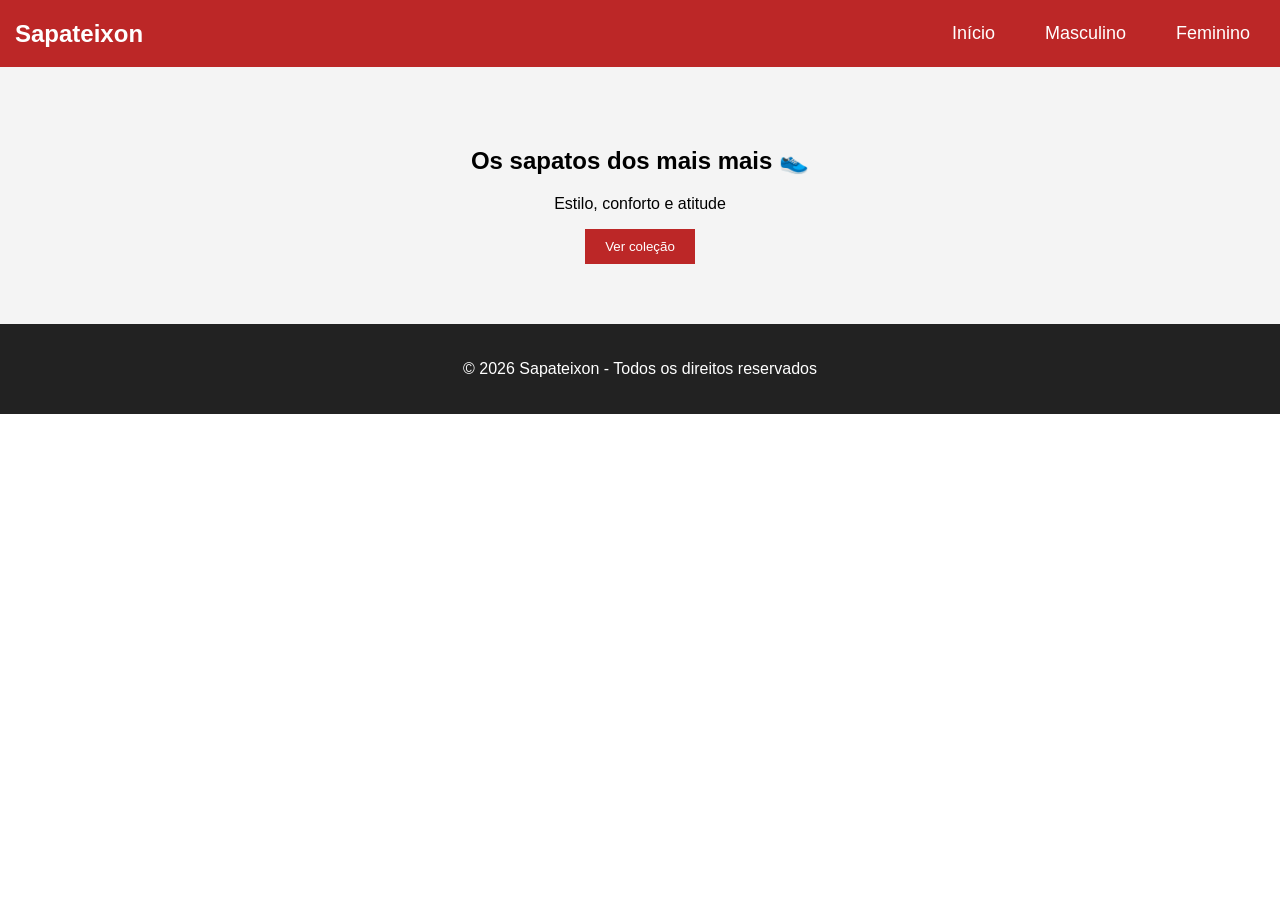
==== index.html @ b3f9d9d3 "Add files via upload" ====
<!DOCTYPE html>
<html lang="pt-br">
<head>
    <meta charset="UTF-8">
    <meta name="viewport" content="width=device-width, initial-scale=1.0">
    <title>Sapateixon</title>
 
    <link rel="stylesheet" href="style.css">
    <link rel="icon" type="image/png" href="ChatGPT Image 15 de abr. de 2026, 16_01_16.png">
 
    <style>
        body {
            margin: 0;
            font-family: Arial;
        }
 
        header {
            background: #bc2727;
            padding: 15px;
            display: flex;
            justify-content: space-between;
            align-items: center;
        }
 
        .logo {
            color: white;
            font-size: 24px;
            font-weight: bold;
        }
 
        nav {
            display: flex;
            gap: 20px;
        }
 
        nav a {
            color: white;
            text-decoration: none;
            font-size: 18px;
            padding: 8px 15px;
        }
 
        nav a:hover {
            background: orange;
            border-radius: 5px;
        }
 
        .banner {
            text-align: center;
            padding: 60px;
            background: #f4f4f4;
        }
 
        .banner button {
            padding: 10px 20px;
            border: none;
            background: #bc2727;
            color: white;
            cursor: pointer;
        }
 
        .produtos {
            padding: 40px;
            text-align: center;
        }
 
        .grid {
            display: flex;
            justify-content: center;
            gap: 20px;
            flex-wrap: wrap;
        }
 
        .card {
            border: 1px solid #ccc;
            padding: 15px;
            width: 200px;
        }
 
        .card img {
            width: 100%;
        }
 
        footer {
            text-align: center;
            padding: 20px;
            background: #222;
            color: white;
        }
    </style>
</head>
 
<body>
 
    <audio id="bg-music" loop>
        <source src="02 Muié, Chapéu e Butina.mp3" type="audio/mpeg">
    </audio>
 
    <header>
        <div class="logo">Sapateixon</div>
        <nav>
            <a href="index.html">Início</a>
            <a href="masculino.html">Masculino</a>
            <a href="feminino.html">Feminino</a>
        </nav>
    </header>
 
  
    <section class="banner">
        <h1>Os sapatos dos mais mais 👟</h1>
        <p>Estilo, conforto e atitude</p>
        <button>Ver coleção</button>
    </section>

 
        </div>
    </section>
 
    <footer>
        <p>&copy; 2026 Sapateixon - Todos os direitos reservados</p>
    </footer>
 
</body>
</html>
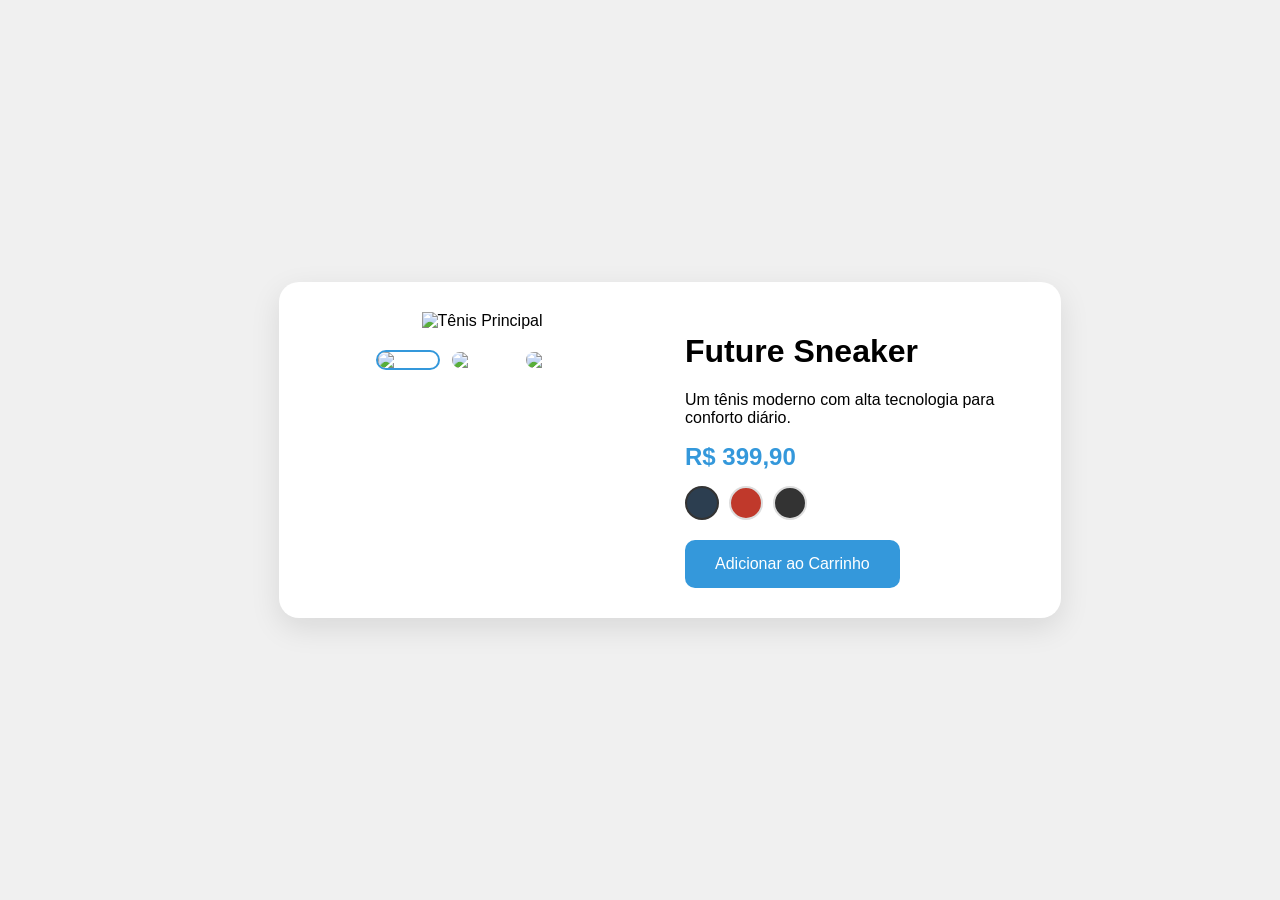
==== commit 070ef706: "Add files via upload" ====
--- a/index.html
+++ b/index.html
@@ -1,125 +1,42 @@
 <!DOCTYPE html>
-<html lang="pt-br">
+<html lang="pt-BR">
 <head>
     <meta charset="UTF-8">
     <meta name="viewport" content="width=device-width, initial-scale=1.0">
-    <title>Sapateixon</title>
- 
+    <title>Shoes Store Interativo</title>
     <link rel="stylesheet" href="style.css">
-    <link rel="icon" type="image/png" href="ChatGPT Image 15 de abr. de 2026, 16_01_16.png">
- 
-    <style>
-        body {
-            margin: 0;
-            font-family: Arial;
-        }
- 
-        header {
-            background: #bc2727;
-            padding: 15px;
-            display: flex;
-            justify-content: space-between;
-            align-items: center;
-        }
- 
-        .logo {
-            color: white;
-            font-size: 24px;
-            font-weight: bold;
-        }
- 
-        nav {
-            display: flex;
-            gap: 20px;
-        }
- 
-        nav a {
-            color: white;
-            text-decoration: none;
-            font-size: 18px;
-            padding: 8px 15px;
-        }
- 
-        nav a:hover {
-            background: orange;
-            border-radius: 5px;
-        }
- 
-        .banner {
-            text-align: center;
-            padding: 60px;
-            background: #f4f4f4;
-        }
- 
-        .banner button {
-            padding: 10px 20px;
-            border: none;
-            background: #bc2727;
-            color: white;
-            cursor: pointer;
-        }
- 
-        .produtos {
-            padding: 40px;
-            text-align: center;
-        }
- 
-        .grid {
-            display: flex;
-            justify-content: center;
-            gap: 20px;
-            flex-wrap: wrap;
-        }
- 
-        .card {
-            border: 1px solid #ccc;
-            padding: 15px;
-            width: 200px;
-        }
- 
-        .card img {
-            width: 100%;
-        }
- 
-        footer {
-            text-align: center;
-            padding: 20px;
-            background: #222;
-            color: white;
-        }
-    </style>
 </head>
- 
 <body>
- 
-    <audio id="bg-music" loop>
-        <source src="02 Muié, Chapéu e Butina.mp3" type="audio/mpeg">
-    </audio>
- 
-    <header>
-        <div class="logo">Sapateixon</div>
-        <nav>
-            <a href="index.html">Início</a>
-            <a href="masculino.html">Masculino</a>
-            <a href="feminino.html">Feminino</a>
-        </nav>
-    </header>
- 
-  
-    <section class="banner">
-        <h1>Os sapatos dos mais mais 👟</h1>
-        <p>Estilo, conforto e atitude</p>
-        <button>Ver coleção</button>
-    </section>
 
- 
+    <div class="container">
+        <div class="product-box">
+            <!-- Galeria de Imagens -->
+            <div class="product-images">
+                <img src="tenis_azul.png" alt="Tênis Principal" class="main-image" id="mainImage">
+                <div class="thumbnails">
+                    <img src="tenis_azul.png" class="thumb active" onclick="changeShoe('tenis_azul.png', '#2c3e50')">
+                    <img src="tenis_vermelho.png" class="thumb" onclick="changeShoe('tenis_vermelho.png', '#c0392b')">
+                    <img src="tenis_preto.png" class="thumb" onclick="changeShoe('tenis_preto.png', '#333')">
+                </div>
+            </div>
+
+            <!-- Detalhes do Produto -->
+            <div class="product-details">
+                <h1>Future Sneaker</h1>
+                <p class="description">Um tênis moderno com alta tecnologia para conforto diário.</p>
+                <div class="price">R$ 399,90</div>
+                
+                <div class="colors">
+                    <span class="color-box blue active" onclick="changeShoe('tenis_azul.png', '#2c3e50')"></span>
+                    <span class="color-box red" onclick="changeShoe('tenis_vermelho.png', '#c0392b')"></span>
+                    <span class="color-box black" onclick="changeShoe('tenis_preto.png', '#333')"></span>
+                </div>
+
+                <button class="buy-btn">Adicionar ao Carrinho</button>
+            </div>
         </div>
-    </section>
- 
-    <footer>
-        <p>&copy; 2026 Sapateixon - Todos os direitos reservados</p>
-    </footer>
- 
+    </div>
+
+    <script src="script.js"></script>
 </body>
 </html>
- 
--- a/style.css
+++ b/style.css
@@ -0,0 +1,109 @@
+body {
+    font-family: 'Segoe UI', Tahoma, Geneva, Verdana, sans-serif;
+    background-color: #f0f0f0;
+    display: flex;
+    justify-content: center;
+    align-items: center;
+    height: 100vh;
+    margin: 0;
+    transition: background-color 0.5s ease; /* Transição de cor de fundo */
+}
+
+.product-box {
+    display: flex;
+    background: white;
+    padding: 30px;
+    border-radius: 20px;
+    box-shadow: 0 10px 30px rgba(0,0,0,0.1);
+    max-width: 800px;
+    width: 100%;
+}
+
+.product-images {
+    flex: 1;
+    display: flex;
+    flex-direction: column;
+    align-items: center;
+}
+
+.main-image {
+    max-width: 300px;
+    transition: transform 0.3s ease; /* Animação ao trocar */
+}
+
+.main-image:hover {
+    transform: scale(1.1); /* Efeito zoom */
+}
+
+.thumbnails {
+    display: flex;
+    gap: 10px;
+    margin-top: 20px;
+}
+
+.thumb {
+    width: 60px;
+    cursor: pointer;
+    border: 2px solid transparent;
+    border-radius: 10px;
+    transition: 0.3s;
+}
+
+.thumb.active, .thumb:hover {
+    border-color: #3498db;
+}
+
+.product-details {
+    flex: 1;
+    padding-left: 30px;
+}
+
+.price {
+    font-size: 24px;
+    font-weight: bold;
+    color: #3498db;
+    margin: 15px 0;
+}
+
+.colors {
+    display: flex;
+    gap: 10px;
+    margin-bottom: 20px;
+}
+
+.color-box {
+    width: 30px;
+    height: 30px;
+    border-radius: 50%;
+    cursor: pointer;
+    border: 2px solid #ddd;
+    transition: transform 0.2s;
+}
+
+.color-box:hover {
+    transform: scale(1.2);
+}
+
+.color-box.active {
+    border-color: #333;
+}
+
+.color-box.blue { background-color: #2c3e50; }
+.color-box.red { background-color: #c0392b; }
+.color-box.black { background-color: #333; }
+
+.buy-btn {
+    background-color: #3498db;
+    color: white;
+    border: none;
+    padding: 15px 30px;
+    border-radius: 10px;
+    cursor: pointer;
+    font-size: 16px;
+    transition: background 0.3s;
+}
+
+.buy-btn:hover {
+    background-color: #2980b9;
+}
+
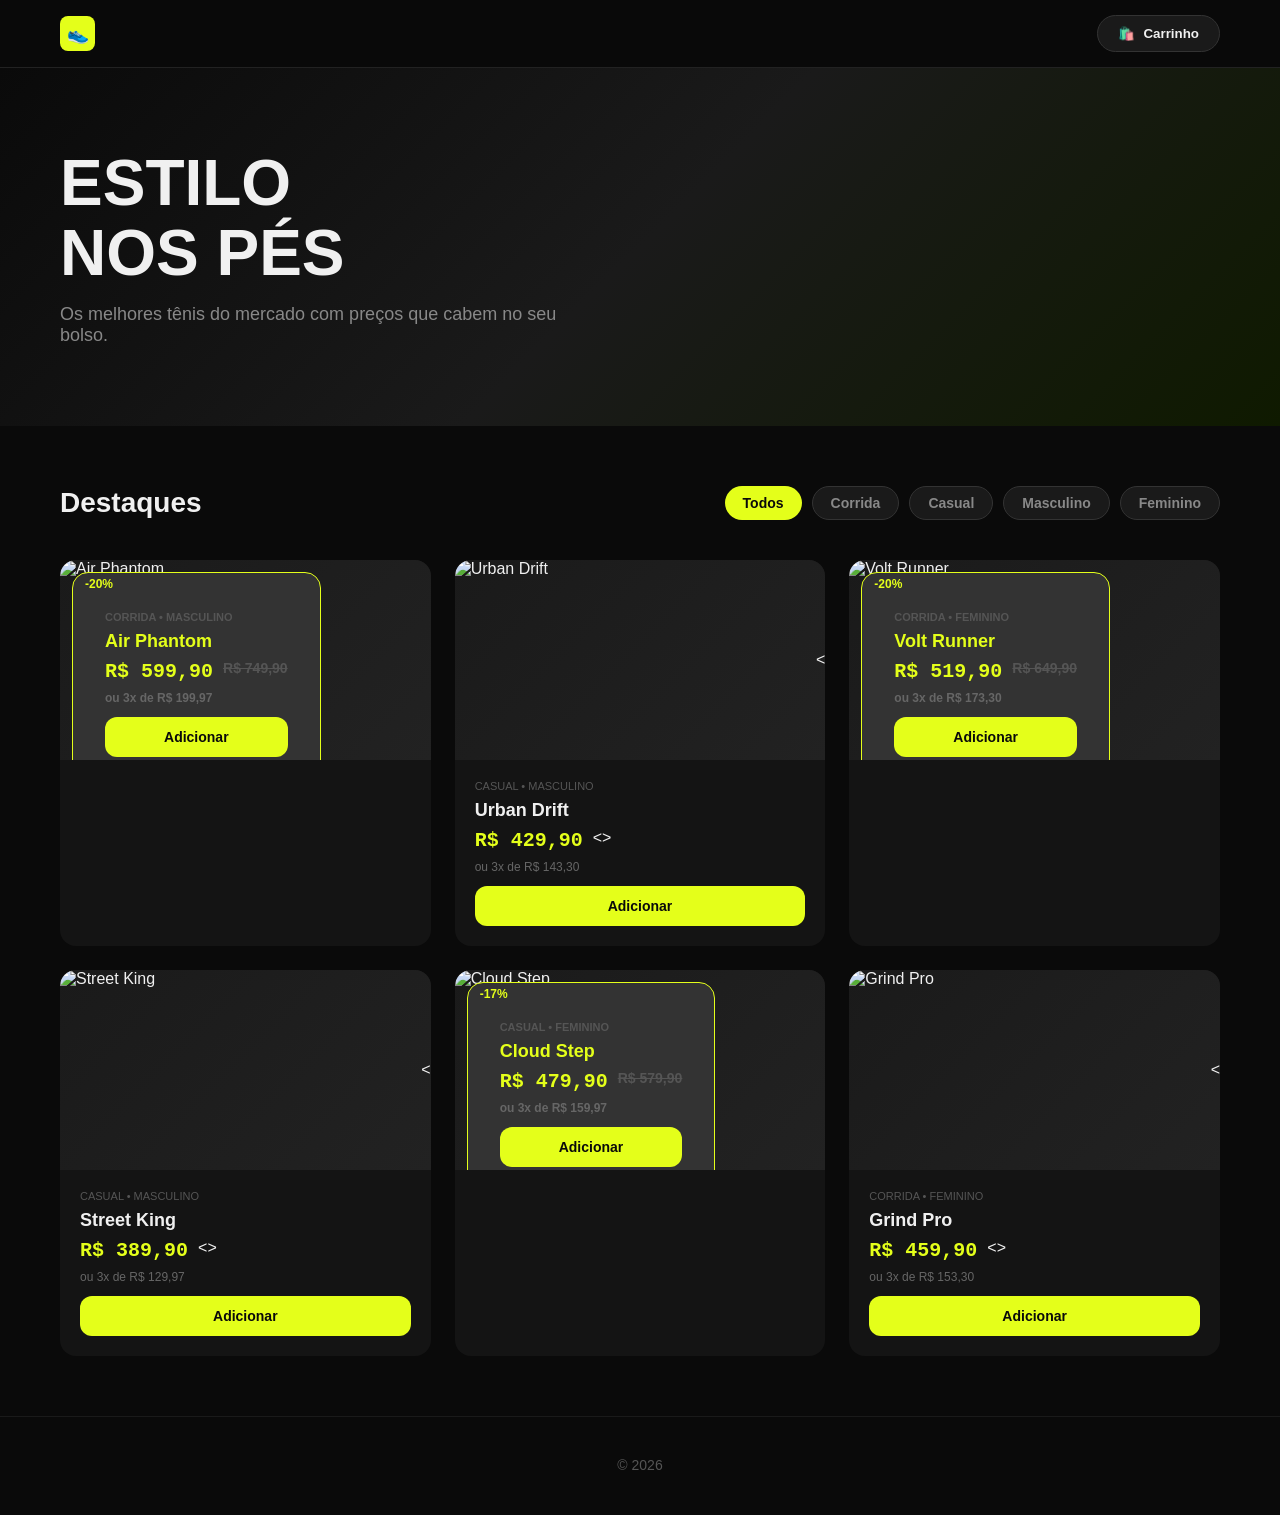
==== commit 83b35dc0: "Add files via upload" ====
--- a/index.html
+++ b/index.html
@@ -1,42 +1,91 @@
-<!DOCTYPE html>
+<!doctype html>
 <html lang="pt-BR">
-<head>
-    <meta charset="UTF-8">
-    <meta name="viewport" content="width=device-width, initial-scale=1.0">
-    <title>Shoes Store Interativo</title>
-    <link rel="stylesheet" href="style.css">
-</head>
-<body>
-
-    <div class="container">
-        <div class="product-box">
-            <!-- Galeria de Imagens -->
-            <div class="product-images">
-                <img src="tenis_azul.png" alt="Tênis Principal" class="main-image" id="mainImage">
-                <div class="thumbnails">
-                    <img src="tenis_azul.png" class="thumb active" onclick="changeShoe('tenis_azul.png', '#2c3e50')">
-                    <img src="tenis_vermelho.png" class="thumb" onclick="changeShoe('tenis_vermelho.png', '#c0392b')">
-                    <img src="tenis_preto.png" class="thumb" onclick="changeShoe('tenis_preto.png', '#333')">
-                </div>
-            </div>
-
-            <!-- Detalhes do Produto -->
-            <div class="product-details">
-                <h1>Future Sneaker</h1>
-                <p class="description">Um tênis moderno com alta tecnologia para conforto diário.</p>
-                <div class="price">R$ 399,90</div>
-                
-                <div class="colors">
-                    <span class="color-box blue active" onclick="changeShoe('tenis_azul.png', '#2c3e50')"></span>
-                    <span class="color-box red" onclick="changeShoe('tenis_vermelho.png', '#c0392b')"></span>
-                    <span class="color-box black" onclick="changeShoe('tenis_preto.png', '#333')"></span>
-                </div>
-
-                <button class="buy-btn">Adicionar ao Carrinho</button>
-            </div>
-        </div>
+ <head>
+  <meta charset="UTF-8">
+  <meta name="viewport" content="width=device-width, initial-scale=1.0">
+  <title></title>
+  <style>*{margin:0;padding:0;box-sizing:border-box}html,body{height:100%;width:100%}body{font-family:'Segoe UI',sans-serif;background:#0a0a0a;color:#f0f0f0}
+.container{max-width:1200px;margin:0 auto;padding:0 20px}nav{position:sticky;top:0;z-index:50;background:rgba(10,10,10,.95);border-bottom:1px solid #222;padding:15px 0}.nav-content{display:flex;align-items:center;justify-content:space-between}.logo{display:flex;align-items:center;gap:10px;font-size:18px;font-weight:bold}.logo-icon{width:35px;height:35px;background:#e4ff1a;border-radius:8px;display:flex;align-items:center;justify-content:center;color:#0a0a0a;font-weight:bold}
+.cart-btn{display:flex;align-items:center;gap:8px;padding:10px 20px;background:#1a1a1a;border:1px solid #333;border-radius:25px;color:#f0f0f0;cursor:pointer;font-weight:600;position:relative}.cart-btn:hover{background:#222}.cart-count{position:absolute;top:-8px;right:-8px;width:24px;height:24px;background:#e4ff1a;color:#0a0a0a;border-radius:50%;display:none;align-items:center;justify-content:center;font-size:12px;font-weight:bold}
+header{background:linear-gradient(135deg,#0a0a0a 0%,#1a1a1a 50%,#0f1a00 100%);padding:80px 0}.badge{display:none}h1{font-size:64px;font-weight:900;line-height:1.1;margin-bottom:15px}.hero-subtitle{font-size:18px;color:#888;max-width:500px}
+.section{padding:60px 0}.section-header{display:flex;justify-content:space-between;margin-bottom:40px;align-items:center}h2{font-size:28px;font-weight:bold}.filters{display:flex;gap:10px;flex-wrap:wrap}.filter-btn{padding:8px 18px;border-radius:20px;font-size:14px;font-weight:600;border:1px solid #333;background:#1a1a1a;color:#888;cursor:pointer}.filter-btn.active{background:#e4ff1a;color:#0a0a0a;border:none}
+.grid{display:grid;grid-template-columns:repeat(auto-fill,minmax(280px,1fr));gap:24px}.card{background:#141414;border-radius:16px;overflow:hidden;transition:all .3s}.card:hover{transform:translateY(-8px)}.card-img{width:100%;height:200px;background:linear-gradient(135deg,#1a1a1a 0%,#222 100%);display:flex;align-items:center;justify-content:center;position:relative;overflow:hidden}.card-img img{width:100%;height:100%;object-fit:cover}.discount-badge{position:absolute;top:12px;left:12px;background:#333;color:#e4ff1a;padding:4px 12px;border-radius:16px;font-size:12px;font-weight:bold;border:1px solid #e4ff1a}
+.card-body{padding:20px}.card-category{font-size:11px;color:#555;text-transform:uppercase;margin-bottom:8px}.card-name{font-size:18px;font-weight:bold;margin-bottom:8px}.card-price{display:flex;gap:10px;margin-bottom:8px}.price-main{font-size:20px;font-weight:bold;color:#e4ff1a;font-family:monospace}.price-old{font-size:14px;color:#555;text-decoration:line-through}.price-info{font-size:12px;color:#666;margin-bottom:12px}
+.btn{width:100%;padding:12px 16px;border:none;border-radius:12px;font-size:14px;font-weight:600;cursor:pointer}.btn-primary{background:#e4ff1a;color:#0a0a0a}.btn-primary:hover{transform:scale(1.02)}.cart-overlay{position:fixed;inset:0;background:rgba(0,0,0,.6);z-index:100;display:none}.cart-overlay.show{display:flex;align-items:flex-end}.cart-sidebar{background:#111;width:100%;max-width:420px;height:100%;display:flex;flex-direction:column;border-top-left-radius:24px;border-top-right-radius:24px}
+.cart-header{display:flex;justify-content:space-between;padding:24px;border-bottom:1px solid #222}.cart-close{background:0;border:none;color:#f0f0f0;cursor:pointer;font-size:24px;width:32px;height:32px}.cart-body{flex:1;overflow-y:auto;padding:0}.cart-empty{display:flex;flex-direction:column;align-items:center;justify-content:center;height:100%;color:#555;padding:40px 20px}
+.cart-item{display:flex;gap:12px;padding:16px;border-bottom:1px solid #222}.cart-item-img{width:60px;height:60px;background:#1a1a1a;border-radius:8px;overflow:hidden;flex-shrink:0}.cart-item-img img{width:100%;height:100%;object-fit:cover}.cart-item-info{flex:1}.cart-item-name{font-weight:600;margin-bottom:4px}.cart-item-price{color:#e4ff1a;font-family:monospace;font-size:14px}.cart-qty{display:flex;gap:8px;align-items:center;margin-top:8px}.qty-btn{width:28px;height:28px;background:#1a1a1a;border:none;color:#f0f0f0;border-radius:6px;cursor:pointer}.qty-btn:hover{background:#222}
+.cart-footer{border-top:1px solid #222;padding:20px;background:#0a0a0a;display:none}.cart-total{display:flex;justify-content:space-between;margin-bottom:20px}.cart-total-value{font-size:22px;font-weight:bold;color:#e4ff1a;font-family:monospace}.checkout-modal{position:fixed;inset:0;background:rgba(0,0,0,.7);display:none;align-items:center;justify-content:center;z-index:200;padding:20px}.checkout-modal.show{display:flex}.checkout-modal-content{background:#111;border-radius:20px;padding:40px;max-width:500px;width:100%;max-height:90vh;overflow-y:auto}
+.checkout-title{font-size:24px;font-weight:bold;margin-bottom:30px}.form-group{margin-bottom:20px}label{display:block;font-size:14px;font-weight:600;margin-bottom:8px}input,select{width:100%;padding:12px;background:#1a1a1a;border:1px solid #333;border-radius:8px;color:#f0f0f0;font-size:14px}input:focus,select:focus{outline:0;border-color:#e4ff1a}.btn-secondary{background:#333;color:#f0f0f0;padding:12px 16px;border:none;border-radius:8px;cursor:pointer;font-weight:600;width:100%;margin-top:8px}.btn-secondary:hover{background:#444}
+.payment-methods{margin-bottom:20px}.payment-method{display:flex;align-items:center;padding:12px;border:1px solid #333;border-radius:8px;margin-bottom:10px;cursor:pointer}.payment-method:hover{border-color:#e4ff1a}.payment-method.selected{border-color:#e4ff1a;background:rgba(228,255,26,.05)}.payment-label{flex:1;font-weight:600}.payment-info{font-size:12px;color:#888}
+.summary{background:#1a1a1a;padding:16px;border-radius:8px;margin-bottom:20px}.summary-row{display:flex;justify-content:space-between;margin-bottom:8px;font-size:14px}.summary-total{border-top:1px solid #333;padding-top:8px;margin-top:8px;font-weight:bold;color:#e4ff1a}.checkout-buttons{display:grid;grid-template-columns:1fr 1fr;gap:12px}.btn-cancel{background:#333;color:#f0f0f0}.btn-confirm{background:#e4ff1a;color:#0a0a0a;grid-column:1/-1}
+.toast-container{position:fixed;bottom:20px;left:50%;transform:translateX(-50%);z-index:300}.toast{background:#e4ff1a;color:#0a0a0a;padding:16px 24px;border-radius:12px;font-weight:600;animation:slideUp .4s ease}@keyframes slideUp{from{transform:translateY(100%);opacity:0}to{transform:translateY(0);opacity:1}}
+footer{border-top:1px solid #1a1a1a;padding:40px 0;text-align:center;color:#555;font-size:14px}@media (max-width:768px){h1{font-size:42px}.grid{grid-template-columns:repeat(auto-fill,minmax(200px,1fr))}.checkout-buttons{grid-template-columns:1fr}.btn-confirm{grid-column:auto}}</style>
+  <style>body { box-sizing: border-box; }</style>
+  <script src="principal.jpg" type="text/javascript"></script>
+  <script src="https://cdn.tailwindcss.com/3.4.17" type="text/javascript"></script>
+  <script src="/_sdk/data_sdk.js" type="text/javascript"></script>
+  <script src="/_sdk/element_sdk.js" type="text/javascript"></script>
+ </head>
+ <body>
+  <nav>
+   <div class="container nav-content">
+    <div class="logo">
+     <div class="logo-icon">
+      👟
+     </div><span></span>
+    </div><button class="cart-btn" onclick="toggleCart()"><span>🛍️</span><span>Carrinho</span><span class="cart-count" id="cart-count">0</span></button>
+   </div>
+  </nav>
+  <header>
+   <div class="container">
+    <div class="badge">
+     NOVA COLEÇÃO 2026
     </div>
-
-    <script src="script.js"></script>
-</body>
+    <h1>ESTILO<br>
+      NOS PÉS</h1>
+    <p class="hero-subtitle">Os melhores tênis do mercado com preços que cabem no seu bolso.</p>
+   </div>
+  </header>
+  <section class="section">
+   <div class="container">
+    <div class="section-header">
+     <h2>Destaques</h2>
+     <div class="filters">
+      <button class="filter-btn active" onclick="filterProducts('all')">Todos</button> <button class="filter-btn" onclick="filterProducts('corrida')">Corrida</button> <button class="filter-btn" onclick="filterProducts('casual')">Casual</button> <button class="filter-btn" onclick="filterProducts('masculino')">Masculino</button> <button class="filter-btn" onclick="filterProducts('feminino')">Feminino</button>
+     </div>
+    </div>
+    <div class="grid" id="products-grid"></div>
+   </div>
+  </section>
+  <div class="cart-overlay" id="cart-overlay">
+   <div style="position:absolute;inset:0;cursor:pointer" onclick="if(event.target===this)toggleCart()"></div>
+   <div class="cart-sidebar">
+    <div class="cart-header">
+     <h3>Seu Carrinho</h3><button class="cart-close" onclick="toggleCart()">✕</button>
+    </div>
+    <div class="cart-body">
+     <div class="cart-empty" id="cart-empty">
+      <div class="cart-empty-icon">
+     
+      </div>
+      <p>Carrinho vazio</p>
+     </div>
+     <div id="cart-items"></div>
+    </div>
+    <div class="cart-footer" id="cart-footer">
+     <div class="cart-total">
+      <span>Total</span><span class="cart-total-value" id="cart-total-value">R$ 0,00</span>
+     </div><button class="btn btn-primary" onclick="checkout()">Ir para Checkout</button>
+    </div>
+   </div>
+  </div>
+  <div class="checkout-modal" id="checkout-modal">
+   <div class="checkout-modal-content" id="checkout-content"></div>
+  </div>
+  <div class="toast-container" id="toast-container"></div>
+  <footer>
+   <p>© 2026 </p>
+  </footer>
+  <script>const p=[{id:1,name:"Air Phantom",price:599.9,oldPrice:749.9,cat:"corrida",genre:"masculino",img:"https://images.unsplash.com/photo-1542291026-7eec264c27ff?w=400&h=400&fit=crop"},{id:2,name:"Urban Drift",price:429.9,oldPrice:null,cat:"casual",genre:"masculino",img:"https://images.unsplash.com/photo-1549622260-1a0c3451d4a5?w=400&h=400&fit=crop"},{id:3,name:"Volt Runner",price:519.9,oldPrice:649.9,cat:"corrida",genre:"feminino",img:"https://images.unsplash.com/photo-1460353581641-b8067cf5fef3?w=400&h=400&fit=crop"},{id:4,name:"Street King",price:389.9,oldPrice:null,cat:"casual",genre:"masculino",img:"https://images.unsplash.com/photo-1525966222134-fcab0d9be837?w=400&h=400&fit=crop"},{id:5,name:"Cloud Step",price:479.9,oldPrice:579.9,cat:"casual",genre:"feminino",img:"https://images.unsplash.com/photo-1569810611645-d86c3955fed1?w=400&h=400&fit=crop"},{id:6,name:"Grind Pro",price:459.9,oldPrice:null,cat:"corrida",genre:"feminino",img:"https://images.unsplash.com/photo-1491553895911-0055eca6402d?w=400&h=400&fit=crop"}];let cart=[],currentFilter="all",discount=0,paymentMethod="pix",shippingCost=0,checkoutStep=1;function renderProducts(e){document.getElementById("products-grid").innerHTML="";(e==="all"?p:p.filter(t=>t.cat===e||t.genre===e)).forEach((e,t)=>{const r=e.oldPrice?Math.round((1-e.price/e.oldPrice)*100):0,a=document.createElement("div");a.className="card",a.innerHTML=`<div class="card-img"><img src="${e.img}" alt="${e.name}" loading="lazy" onerror="this.parentElement.style.background='linear-gradient(135deg, #1a1a1a 0%, #222 100%)';"><${r?`div class="discount-badge">-${r}%</div`:""}</div><div class="card-body"><div class="card-category">${e.cat} • ${e.genre}</div><div class="card-name">${e.name}</div><div class="card-price"><span class="price-main">R$ ${e.price.toFixed(2).replace(".",",")}</span><${e.oldPrice?`span class="price-old">R$ ${e.oldPrice.toFixed(2).replace(".",",")}</span`:""}></div><div class="price-info">ou 3x de R$ ${(e.price/3).toFixed(2).replace(".",",")}</div><button class="btn btn-primary" onclick="addToCart(${e.id})">Adicionar</button></div>`,document.getElementById("products-grid").appendChild(a)})}function filterProducts(e){currentFilter=e;document.querySelectorAll(".filter-btn").forEach(t=>{t.classList.toggle("active",t.textContent.trim()===(e==="all"?"Todos":e.charAt(0).toUpperCase()+e.slice(1)))}),renderProducts(e)}function addToCart(e){let t=cart.find(t=>t.id===e);t?t.qty++:cart.push({id:e,qty:1}),updateCartUI(),showToast("✅ Adicionado ao carrinho!")}function removeFromCart(e){cart=cart.filter(t=>t.id!==e),updateCartUI()}function changeQty(e,t){let r=cart.find(r=>r.id===e);r&&(r.qty+=t,r.qty<=0?removeFromCart(e):updateCartUI())}function updateCartUI(){let e=cart.reduce((e,t)=>e+t.qty,0);document.getElementById("cart-count").textContent=e,document.getElementById("cart-count").style.display=e?"flex":"none";let t=document.getElementById("cart-items"),r=document.getElementById("cart-empty"),a=document.getElementById("cart-footer");cart.length?(r.style.display="none",a.style.display="block",t.innerHTML=cart.map(e=>{let r=p.find(t=>t.id===e.id);return`<div class="cart-item"><div class="cart-item-img"><img src="${r.img}" alt="${r.name}" onerror="this.style.background='#333';"></div><div class="cart-item-info"><div class="cart-item-name">${r.name}</div><div class="cart-item-price">R$ ${(r.price*e.qty).toFixed(2).replace(".",",")}</div><div class="cart-qty"><button class="qty-btn" onclick="changeQty(${r.id}, -1)">−</button><span style="font-family: monospace; width: 30px; text-align: center;">${e.qty}</span><button class="qty-btn" onclick="changeQty(${r.id}, 1)">+</button></div></div><button style="background: none; border: none; color: #555; cursor: pointer; padding: 4px;" onclick="removeFromCart(${r.id})">🗑️</button></div>`}).join("")):(t.innerHTML="",r.style.display="flex",a.style.display="none");let o=cart.reduce((e,t)=>e+p.find(r=>r.id===t.id).price*t.qty,0);document.getElementById("cart-total-value").textContent=`R$ ${o.toFixed(2).replace(".",",")}`}function toggleCart(){document.getElementById("cart-overlay").classList.toggle("show")}function checkout(){cart.length?(toggleCart(),checkoutStep=1,document.getElementById("checkout-modal").classList.add("show"),renderCheckout()):showToast("❌ Carrinho vazio!")}function closeCheckout(){document.getElementById("checkout-modal").classList.remove("show")}function renderCheckout(){let e=document.getElementById("checkout-content");1===checkoutStep?e.innerHTML=`<h2 class="checkout-title">📍 Endereço de Entrega</h2><div class="form-group"><label>CEP</label><input type="text" id="cep" placeholder="00000-000" maxlength="9" oninput="formatCEP(this)"></div><button class="btn-secondary" onclick="calculateShipping()">Calcular Frete</button><div class="form-group"><label>Valor do Frete</label><input type="text" id="shipping" value="R$ 0,00" disabled></div><div class="checkout-buttons"><button class="btn btn-cancel" onclick="closeCheckout()">Cancelar</button><button class="btn btn-primary" style="grid-column: 1/-1;" onclick="nextStep()">Próximo</button></div>`:2===checkoutStep?e.innerHTML=`<h2 class="checkout-title">🎟️ Código de Desconto</h2><div class="form-group"><label>Cupom (opcional)</label><div style="display: grid; grid-template-columns: 1fr auto; gap: 8px;"><input type="text" id="coupon-code" placeholder="Ex: DESCONTO10"><button class="btn-secondary" style="margin-top: 0; width: auto; padding: 12px 20px;" onclick="applyCoupon()">Aplicar</button></div></div><div style="background: #1a1a1a; padding: 16px; border-radius: 8px; margin: 20px 0; font-size: 13px; color: #888;"><p style="margin-bottom: 8px;"><strong style="color: #e4ff1a;">Cupons:</strong></p><p>• DESCONTO10 = 10% off</p><p>• DESCONTO15 = 15% off</p><p>• DESCONTO20 = 20% off</p></div><div class="checkout-buttons"><button class="btn btn-cancel" onclick="prevStep()">Voltar</button><button class="btn btn-primary" style="grid-column: 1/-1;" onclick="nextStep()">Próximo</button></div>`:3===checkoutStep?e.innerHTML=`<h2 class="checkout-title">💳 Método de Pagamento</h2><div class="payment-methods"><div class="payment-method selected" data-method="pix" onclick="selectPayment(this, 'pix')"><div><div class="payment-label">PIX</div><div class="payment-info">Desconto de 5% 🎉</div></div></div><div class="payment-method" data-method="credito" onclick="selectPayment(this, 'credito')"><div><div class="payment-label">Cartão de Crédito</div><div class="payment-info">Taxa de 10%</div></div></div><div class="payment-method" data-method="debito" onclick="selectPayment(this, 'debito')"><div><div class="payment-label">Cartão de Débito</div><div class="payment-info">Taxa de 10%</div></div></div><div class="payment-method" data-method="boleto" onclick="selectPayment(this, 'boleto')"><div><div class="payment-label">Boleto</div><div class="payment-info">Sem taxa</div></div></div></div><div class="checkout-buttons"><button class="btn btn-cancel" onclick="prevStep()">Voltar</button><button class="btn btn-primary" style="grid-column: 1/-1;" onclick="nextStep()">Próximo</button></div>`:4===checkoutStep&&(()=>{let t=cart.reduce((e,t)=>e+p.find(r=>r.id===t.id).price*t.qty,0),r=shippingCost,a=t*discount;"pix"===paymentMethod&&(a+=t*.05);let o=0;"credito"!==paymentMethod&&"debito"!==paymentMethod||(o=(t-a+r)*.1);let n=t-a+r+o;e.innerHTML=`<h2 class="checkout-title">📋 Resumo do Pedido</h2><div class="summary"><div class="summary-row"><span>Subtotal:</span> <span>R$ ${t.toFixed(2).replace(".",",")}</span></div><div class="summary-row"><span>Frete:</span> <span>R$ ${r.toFixed(2).replace(".",",")}</span></div><div class="summary-row"><span>Desconto:</span> <span style="color: #4ade80;">-R$ ${a.toFixed(2).replace(".",",")}</span></div><div class="summary-row"><span>Taxa:</span> <span>R$ ${o.toFixed(2).replace(".",",")}</span></div><div class="summary-row summary-total"><span>TOTAL:</span> <span>R$ ${n.toFixed(2).replace(".",",")}</span></div></div><div style="background: #1a1a1a; padding: 12px; border-radius: 8px; margin-bottom: 20px; font-size: 12px;"><p><strong style="color: #e4ff1a;">Pagamento:</strong> ${paymentMethod.toUpperCase()}</p></div><div class="checkout-buttons"><button class="btn btn-cancel" onclick="prevStep()">Voltar</button><button class="btn btn-confirm" onclick="confirmOrder()">Confirmar</button></div>`})()}function nextStep(){1===checkoutStep&&(!document.getElementById("cep").value||document.getElementById("cep").value.length<9)?showToast("❌ Calcule o frete primeiro!"):(checkoutStep++,renderCheckout())}function prevStep(){checkoutStep--,renderCheckout()}function selectPayment(e,t){document.querySelectorAll(".payment-method").forEach(e=>e.classList.remove("selected")),e.classList.add("selected"),paymentMethod=t}function formatCEP(e){let t=e.value.replace(/\D/g,"");5<t.length&&(t=t.slice(0,5)+"-"+t.slice(5,8)),e.value=t}function calculateShipping(){let e=document.getElementById("cep").value;e&&9===e.length?(shippingCost=50*Math.random()+10,document.getElementById("shipping").value=`R$ ${shippingCost.toFixed(2).replace(".",",")}`):showToast("❌ CEP inválido!")}function applyCoupon(){let e=document.getElementById("coupon-code").value.toUpperCase(),t={DESCONTO10:.1,DESCONTO15:.15,DESCONTO20:.2};t[e]?(discount=t[e],showToast(`🎉 Cupom ${e} aplicado!`)):e&&(showToast("❌ Cupom inválido!"),discount=0)}function confirmOrder(){let e=cart.reduce((e,t)=>e+p.find(r=>r.id===t.id).price*t.qty,0),t=e*discount;"pix"===paymentMethod&&(t+=e*.05);let r=0;"credito"!==paymentMethod&&"debito"!==paymentMethod||(r=(e-t+shippingCost)*.1);showToast(`🚀 Pedido confirmado! Total: R$ ${(e-t+shippingCost+r).toFixed(2).replace(".",",")}`),cart=[],discount=0,shippingCost=0,paymentMethod="pix",checkoutStep=1,updateCartUI(),closeCheckout()}function showToast(e){let t=document.createElement("div");t.className="toast",t.textContent=e,document.getElementById("toast-container").appendChild(t),setTimeout(()=>{t.style.animation="slideUp 0.4s ease reverse",setTimeout(()=>t.remove(),400)},2500)}renderProducts("all");</script>
+ <script>(function(){function c(){var b=a.contentDocument||a.contentWindow.document;if(b){var d=b.createElement('script');d.innerHTML="window.__CF$cv$params={r:'9f0e76dc047db7a9',t:'MTc3Njk2NDA0NC4wMDAwMDA='};var a=document.createElement('script');a.nonce='';a.src='/cdn-cgi/challenge-platform/scripts/jsd/main.js';document.getElementsByTagName('head')[0].appendChild(a);";b.getElementsByTagName('head')[0].appendChild(d)}}if(document.body){var a=document.createElement('iframe');a.height=1;a.width=1;a.style.position='absolute';a.style.top=0;a.style.left=0;a.style.border='none';a.style.visibility='hidden';document.body.appendChild(a);if('loading'!==document.readyState)c();else if(window.addEventListener)document.addEventListener('DOMContentLoaded',c);else{var e=document.onreadystatechange||function(){};document.onreadystatechange=function(b){e(b);'loading'!==document.readyState&&(document.onreadystatechange=e,c())}}}})();</script></body>
 </html>
